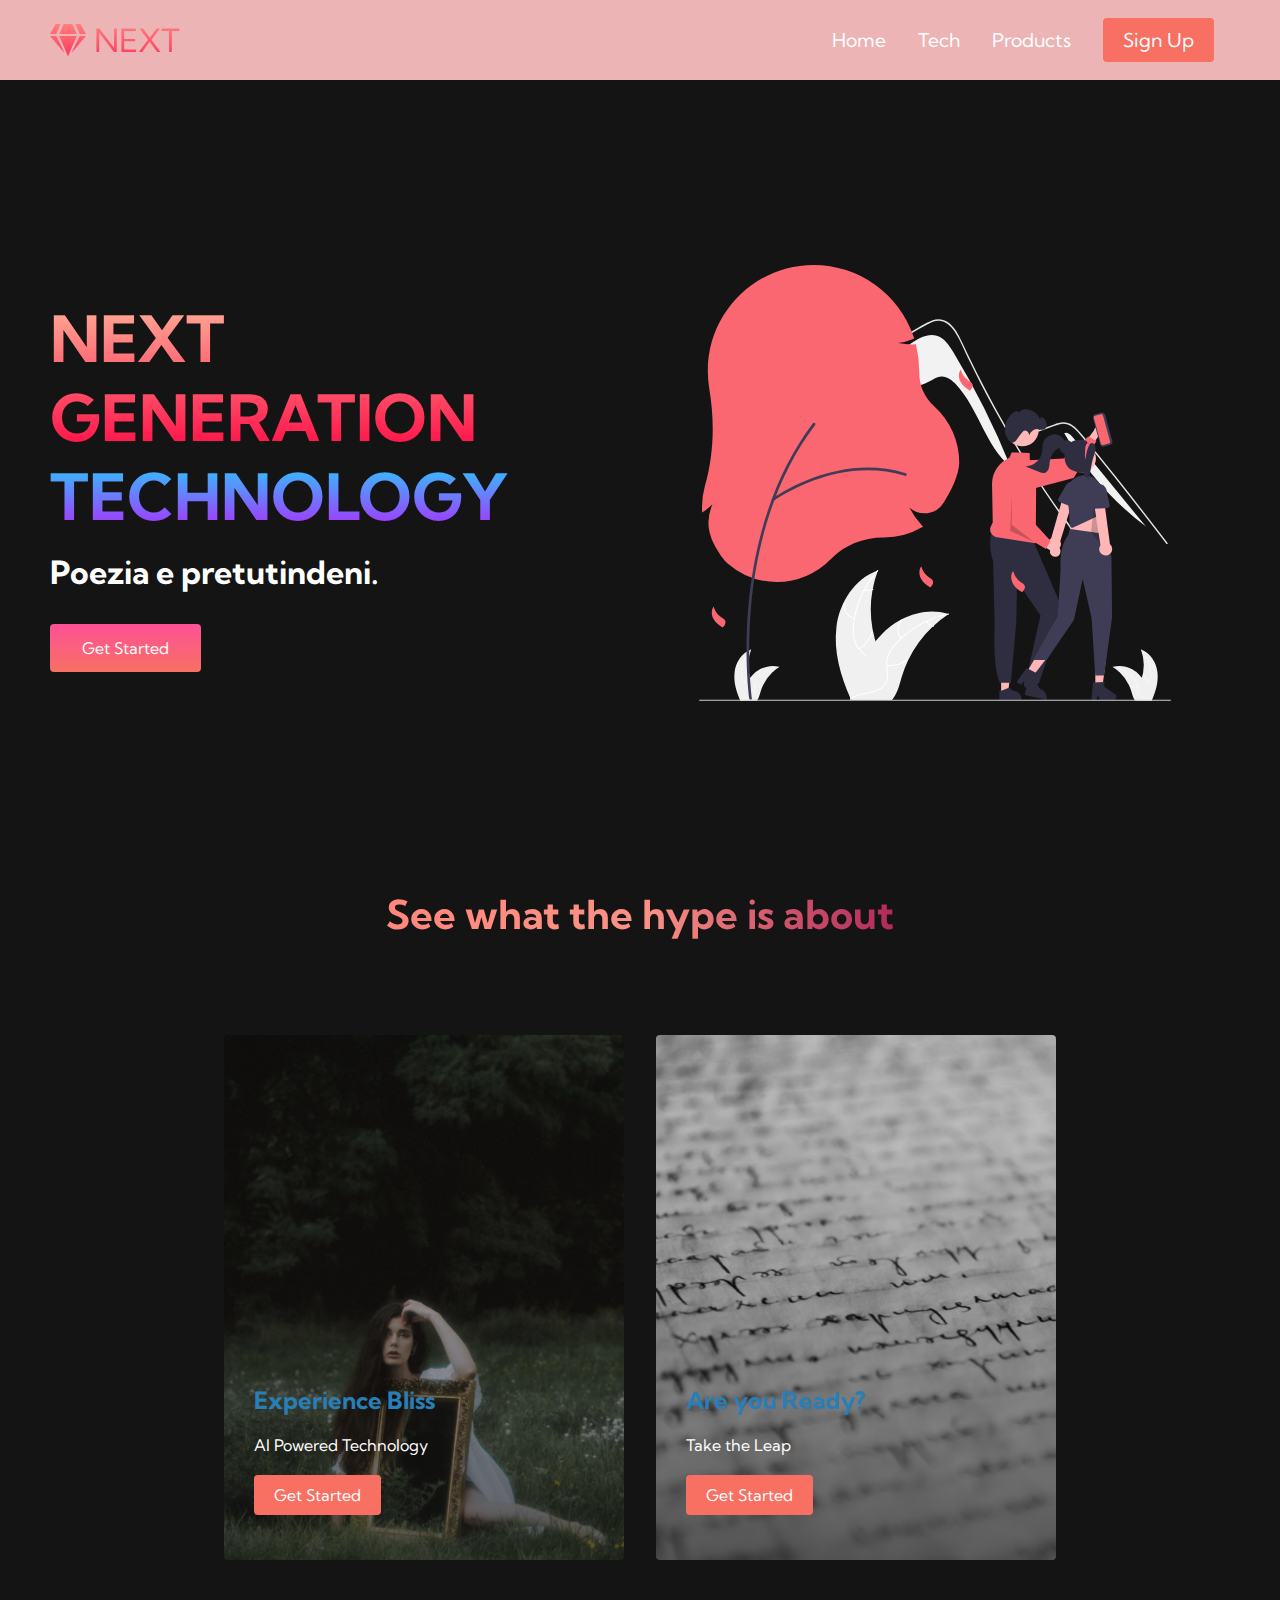
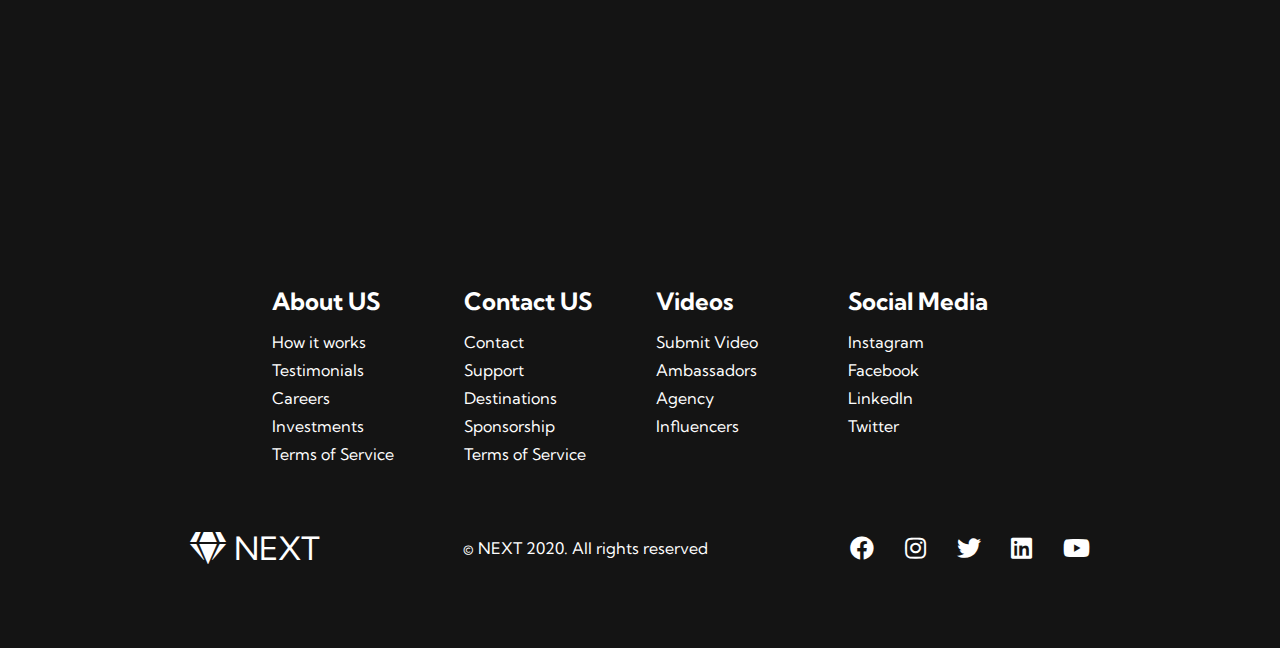
==== index.html @ 6764702a "my first poetry website commit" ====
<!DOCTYPE html>
<html lang="en">
  <head>
    <meta charset="UTF-8" />
    <meta http-equiv="X-UA-Compatible" content="IE=edge" />
    <meta name="viewport" content="width=device-width, initial-scale=1.0" />
    <title>My Poems</title>
    <link rel="stylesheet" href="styles.css" />
    <link
      href="https://cdnjs.cloudflare.com/ajax/libs/font-awesome/5.13.0/css/all.min.css"
      rel="stylesheet"
    />
    <link rel="preconnect" href="https://fonts.googleapis.com" />
    <link rel="preconnect" href="https://fonts.gstatic.com" crossorigin />
    <link
      href="https://fonts.googleapis.com/css2?family=Kumbh+Sans:wght@400;700&display=swap"
      rel="stylesheet"
    />
  </head>
  <body>
    <!-- Navbar Section -->
    <nav class="navbar">
      <div class="navbar__container">
        <a href="/" id="navbar__logo"><i class="fas fa-gem"></i>NEXT</a>
        <div class="navbar__toggle" id="mobile-menu">
          <span class="bar"></span> <span class="bar"></span>
          <span class="bar"></span>
        </div>
        <ul class="navbar__menu">
          <li class="navbar__item">
            <a href="/" class="navbar__links">Home</a>
          </li>
          <li class="navbar__item">
            <a href="/tech.html" class="navbar__links">Tech</a>
          </li>
          <li class="navbar__item">
            <a href="/" class="navbar__links">Products</a>
          </li>
          <li class="navbar__btn"><a href="/" class="button">Sign Up</a></li>
        </ul>
      </div>
    </nav>

    <!-- Hero Section-->
    <div class="main">
      <div class="main__container">
        <div class="main__content">
          <h1>NEXT GENERATION</h1>
          <h2>TECHNOLOGY</h2>
          <p>Poezia e pretutindeni.</p>
          <button class="main__btn"><a href="/">Get Started</a></button>
        </div>
        <div class="main__img--container">
          <img src="images/pic1.svg" alt="pic" id="main__img" />
        </div>
      </div>
    </div>

    <!--Services Section-->
    <div class="services">
      <h1>See what the hype is about</h1>
      <div class="services__container">
        <div class="services__card">
          <h2>Experience Bliss</h2>
          <p>AI Powered Technology</p>
          <button>Get Started</button>
        </div>
        <div class="services__card">
          <h2>Are you Ready?</h2>
          <p>Take the Leap</p>
          <button>Get Started</button>
        </div>
      </div>
    </div>

    <!-- Footer Section -->
    <div class="footer__container">
      <div class="footer__links">
        <div class="footer__link--wrapper">
          <div class="footer__link--items">
            <h2>About US</h2>
            <a href="/">How it works</a>
            <a href="/">Testimonials</a>
            <a href="/">Careers</a>
            <a href="/">Investments</a>
            <a href="/">Terms of Service</a>
          </div>
          <div class="footer__link--items">
            <h2>Contact US</h2>
            <a href="/">Contact</a>
            <a href="/">Support</a>
            <a href="/">Destinations</a>
            <a href="/">Sponsorship</a>
            <a href="/">Terms of Service</a>
          </div>
        </div>
        <div class="footer__link--wrapper">
          <div class="footer__link--items">
            <h2>Videos</h2>
            <a href="/">Submit Video</a>
            <a href="/">Ambassadors</a>
            <a href="/">Agency</a>
            <a href="/">Influencers</a>
          </div>
          <div class="footer__link--items">
            <h2>Social Media</h2>
            <a href="/">Instagram</a>
            <a href="/">Facebook</a>
            <a href="/">LinkedIn</a>
            <a href="/">Twitter</a>
          </div>
        </div>
      </div>
      <div class="social__media">
        <div class="social__media--wrap">
          <div class="footer__logo">
            <a href="/" id="footer__logo"><i class="fas fa-gem"></i>NEXT</a>
          </div>
          <p class="website__rights">© NEXT 2020. All rights reserved</p>
          <div class="social__icons">
            <a href="/" class="social__icon--link" target="_blank">
              <i class="fab fa-facebook"></i>
            </a>
            <a href="/" class="social__icon--link" target="_blank">
              <i class="fab fa-instagram"></i>
            </a>
            <a href="/" class="social__icon--link" target="_blank">
              <i class="fab fa-twitter"></i>
            </a>
            <a href="/" class="social__icon--link" target="_blank">
              <i class="fab fa-linkedin"></i>
            </a>
            <a href="/" class="social__icon--link" target="_blank">
              <i class="fab fa-youtube"></i>
            </a>
          </div>
        </div>
      </div>
    </div>
    <script src="app.js"></script>
  </body>
</html>
---- styles.css ----
h1 {
  color: rgb(56, 187, 52);
}
h2 {
  color: rgb(42, 126, 182);
}

* {
  box-sizing: border-box;
  margin: 0;
  padding: 0;
  font-family: "Kumbh Sans", sans-serif;
}

.navbar {
  background: #ecb4b4;
  height: 80px;
  display: flex;
  justify-content: center;
  align-items: center;
  font-size: 1.2rem;
  position: sticky;
  top: 0;
  z-index: 999;
}

.navbar__container {
  display: flex;
  justify-content: space-between;
  height: 80px;
  z-index: 1;
  width: 100%;
  max-width: 1300px;
  margin: 0 auto;
  padding: 0 50px;
}

#navbar__logo {
  background-color: #ff8177;
  background-image: linear-gradient(to top, #ff0844 0%, #ffb199 100%);
  background-size: 100%;
  -webkit-background-clip: text;
  -moz-background-clip: text;
  -webkit-text-fill-color: transparent;
  -moz-text-fill-color: transparent;
  display: flex;
  align-items: center;
  cursor: pointer;
  text-decoration: none;
  font-size: 2rem;
}

.fa-gem {
  margin-right: 0.5rem;
}

.navbar__menu {
  display: flex;
  align-items: center;
  list-style: none;
  text-align: center;
}

.navbar__item {
  height: 80px;
}

.navbar__links {
  color: #fff;
  display: flex;
  align-items: center;
  justify-content: center;
  text-decoration: none;
  padding: 0 1rem;
  height: 100%;
}

.navbar__btn {
  display: flex;
  justify-content: center;
  align-items: center;
  padding: 0 1rem;
  width: 100%;
}

.button {
  display: flex;
  justify-content: center;
  align-items: center;
  text-decoration: none;
  padding: 10px 20px;
  height: 100%;
  width: 100%;
  border: none;
  outline: none;
  border-radius: 4px;
  background: #f77062;
  color: #fff;
}

.button:hover {
  background: #4837ff;
  transition: all 0.3s ease;
}

.navbar__links:hover {
  color: #f77062;
  transition: all 0.3s ease;
}

@media screen and (max-width: 960px) {
  .navbar__container {
    display: flex;
    justify-content: space-between;
    height: 80px;
    z-index: 1;
    width: 100%;
    max-width: 1300px;
    padding: 0;
  }

  .navbar__menu {
    display: grid;
    grid-template-columns: auto;
    margin: 0;
    width: 100%;
    position: absolute;
    top: -1000px;
    opacity: 0;
    transition: all 0.5s ease;
    height: 50vh;
    z-index: -1;
    background: #131313;
  }

  .navbar__menu.active {
    background: #131313;
    top: 100%;
    opacity: 1;
    transition: all 0.5s ease;
    z-index: 99;
    height: 50vh;
    font-size: 1.6rem;
  }

  #navbar__logo {
    padding-left: 25px;
  }

  .navbar__toggle .bar {
    width: 25px;
    height: 3px;
    margin: 5px auto;
    transition: all 0.3s ease-in-out;
    background: #fff;
  }

  .navbar__item {
    width: 100%;
  }

  .navbar__links {
    text-align: center;
    padding: 2rem;
    width: 100%;
    display: table;
  }

  #mobile-menu {
    position: absolute;
    top: 20%;
    right: 5%;
    transform: translate(5%, 20%);
  }

  .navbar__btn {
    padding-bottom: 2rem;
  }

  .button {
    display: flex;
    justify-content: center;
    align-items: center;
    width: 80%;
    height: 80px;
    margin: 0;
  }

  .navbar__toggle .bar {
    display: block;
    cursor: pointer;
  }

  #mobile-menu.is-active .bar:nth-child(2) {
    opacity: 0;
  }

  #mobile-menu.is-active .bar:nth-child(1) {
    transform: translateY(8px) rotate(45deg);
  }

  #mobile-menu.is-active .bar:nth-child(3) {
    transform: translateY(-8px) rotate(-45deg);
  }
}

/*Hero Section CSS */

.main {
  background-color: #141414;
}

.main__container {
  display: grid;
  grid-template-columns: 1fr 1fr;
  align-items: center;
  justify-self: center;
  margin: 0 auto;
  height: 90vh;
  background-color: #141414;
  z-index: 1;
  width: 100%;
  max-width: 1300px;
  padding: 0 50px;
}

.main__content h1 {
  font-size: 4rem;
  background-color: #ff8177;
  background-image: linear-gradient(to top, #ff0844 0%, #ffb199 100%);
  background-size: 100%;
  -webkit-background-clip: text;
  -moz-background-clip: text;
  -webkit-text-fill-color: transparent;
  -moz-text-fill-color: transparent;
}

.main__content h2 {
  font-size: 4rem;
  background-color: #ff8177;
  background-image: linear-gradient(to top, #b721ff 0%, #21d4fd 100%);
  background-size: 100%;
  -webkit-background-clip: text;
  -moz-background-clip: text;
  -webkit-text-fill-color: transparent;
  -moz-text-fill-color: transparent;
}

.main__content p {
  margin-top: 1rem;
  font-size: 2rem;
  font-weight: 700;
  color: #fff;
}

.main__btn {
  font-size: 1rem;
  background-image: linear-gradient(to top, #f77062 0%, #fe5196 100%);
  padding: 14px 32px;
  border: none;
  border-radius: 4px;
  color: #fff;
  margin-top: 2rem;
  cursor: pointer;
  position: relative;
  transition: all 0.35s;
  outline: none;
}

.main__btn a {
  position: relative;
  z-index: 2;
  color: #fff;
  text-decoration: none;
}

.main__btn:after {
  position: absolute;
  content: "";
  top: 0;
  left: 0;
  width: 0;
  height: 100%;
  background: #4837ff;
  transition: all 0.35s;
  border-radius: 4px;
}

.main__btn:hover {
  color: #fff;
}

.main__btn:hover:after {
  width: 100%;
}

.main__img--container {
  text-align: center;
}

#main__img {
  height: 80%;
  width: 80%;
}

/*Mobile Responsive */

@media screen and (max-width: 768px) {
  .main__container {
    display: grid;
    grid-template-columns: auto;
    align-items: center;
    justify-self: center;
    width: 100%;
    margin: 0 auto;
    height: 90vh;
  }

  .main__content {
    text-align: center;
    margin-bottom: 4rem;
  }

  .main__content h1 {
    font-size: 2.5rem;
    margin-top: 2rem;
  }

  .main__content h2 {
    font-size: 3rem;
  }

  .main__content p {
    margin-top: 1rem;
    font-size: 1.5rem;
  }
}

@media screen and (max-width: 480px) {
  .main__content h1 {
    font-size: 2rem;
    margin-top: 3rem;
  }

  .main__content h2 {
    font-size: 2rem;
  }

  .main__content p {
    margin-top: 2rem;
    font-size: 1.5rem;
  }

  .main__btn {
    padding: 12px 36px;
    margin: 2.5rem 0;
  }
}

/* Services CSS */
.services {
  background: #141414;
  display: flex;
  flex-direction: column;
  align-items: center;
  height: 100vh;
}

.services h1 {
  background-color: #ff8177;
  background-image: linear-gradient(
    to right,
    #ff8177 0%,
    #ff867a 0%,
    #ff8c7f 21%,
    #f99185 52%,
    #cf556c 78%,
    #b12a5b 100%
  );
  background-size: 100%;
  margin-bottom: 5rem;
  font-size: 2.5rem;
  -webkit-background-clip: text;
  -moz-background-clip: text;
  -webkit-text-fill-color: transparent;
  -moz-text-fill-color: transparent;
}

.services__container {
  display: flex;
  justify-content: center;
  flex-wrap: wrap;
}

.services__card {
  margin: 1rem;
  height: 525px;
  width: 400px;
  border-radius: 4px;
  background-image: linear-gradient(
      to bottom,
      rgba(0, 0, 0, 0) 0%,
      rgba(17, 17, 17, 0.6) 100%
    ),
    url(/images/pic3.jpg);
  background-size: cover;
  position: relative;
  color: #fff;
}

.services__card:nth-child(2) {
  background-image: linear-gradient(
      to bottom,
      rgba(0, 0, 0, 0) 0%,
      rgba(17, 17, 17, 0.6) 100%
    ),
    url(/images/pic4.jpg);
}

.services h2 {
  position: absolute;
  top: 350px;
  left: 30px;
}

.services__card p {
  position: absolute;
  top: 400px;
  left: 30px;
}

.services__card button {
  color: #fff;
  padding: 10px 20px;
  border: none;
  outline: none;
  border-radius: 4px;
  background: #f77062;
  position: absolute;
  top: 440px;
  left: 30px;
  font-size: 1rem;
  cursor: pointer;
}

.services__card:hover {
  transform: scale(1.075);
  transition: 0.2s ease-in;
  cursor: pointer;
}

@media screen and (max-width: 960px) {
  .services {
    height: 1600px;
  }

  .services h1 {
    font-size: 2rem;
    margin-top: 12rem;
  }
}

@media screen and (max-width: 480px) {
  .services {
    height: 1400px;
  }
  .services h1 {
    font-size: 1.2rem;
  }
  .services__card {
    width: 300px;
  }
}

/*Footer CSS*/
.footer__container {
  background-color: #141414;
  padding: 5rem 0;
  display: flex;
  flex-direction: column;
  justify-content: center;
  align-items: center;
}

#footer__logo {
  color: #fff;
  display: flex;
  align-items: center;
  cursor: pointer;
  text-decoration: none;
  font-size: 2rem;
}

.footer__links {
  width: 100%;
  max-width: 1000px;
  display: flex;
  justify-content: center;
}

.footer__link--wrapper {
  display: flex;
}

.footer__link--items {
  display: flex;
  flex-direction: column;
  align-items: flex-start;
  margin: 16px;
  text-align: left;
  width: 160px;
  box-sizing: border-box;
}

.footer__link--items h2 {
  margin-bottom: 16px;
}

.footer__link--items > h2 {
  color: #fff;
}

.footer__link--items a {
  color: #fff;
  text-decoration: none;
  margin-bottom: 0.5rem;
}

.footer__link--items a:hover {
  color: #e9e9e9;
  transition: 0.3s ease-out;
}

/*Social Icons */

.social__icon--link {
  color: #fff;
  font-size: 24px;
}

.social__media {
  max-width: 1000px;
  width: 100%;
}

.social__media--wrap {
  display: flex;
  justify-content: space-between;
  align-items: center;
  width: 90%;
  max-width: 1000px;
  margin: 40px auto 0 auto;
}

.social__icons {
  display: flex;
  justify-content: space-between;
  align-items: center;
  width: 240px;
}

.social__logo {
  color: #fff;
  justify-self: flex-start;
  margin-left: 20px;
  cursor: pointer;
  text-decoration: none;
  font-size: 2rem;
  display: flex;
  align-items: center;
  margin-bottom: 16px;
}

.website__rights {
  color: #fff;
}

@media screen and (max-width: 820px) {
  .footer__links {
    padding-top: 2rem;
  }

  #footer__logo {
    margin-bottom: 2rem;
  }

  .website__rights {
    margin-bottom: 2rem;
  }

  .footer__link--wrapper {
    flex-direction: column;
  }

  .social__media--wrap {
    flex-direction: column;
  }
}

@media screen and (max-width: 480px) {
  .footer__link--items {
    margin: 0;
    padding: 10px;
    width: 100%;
  }
}
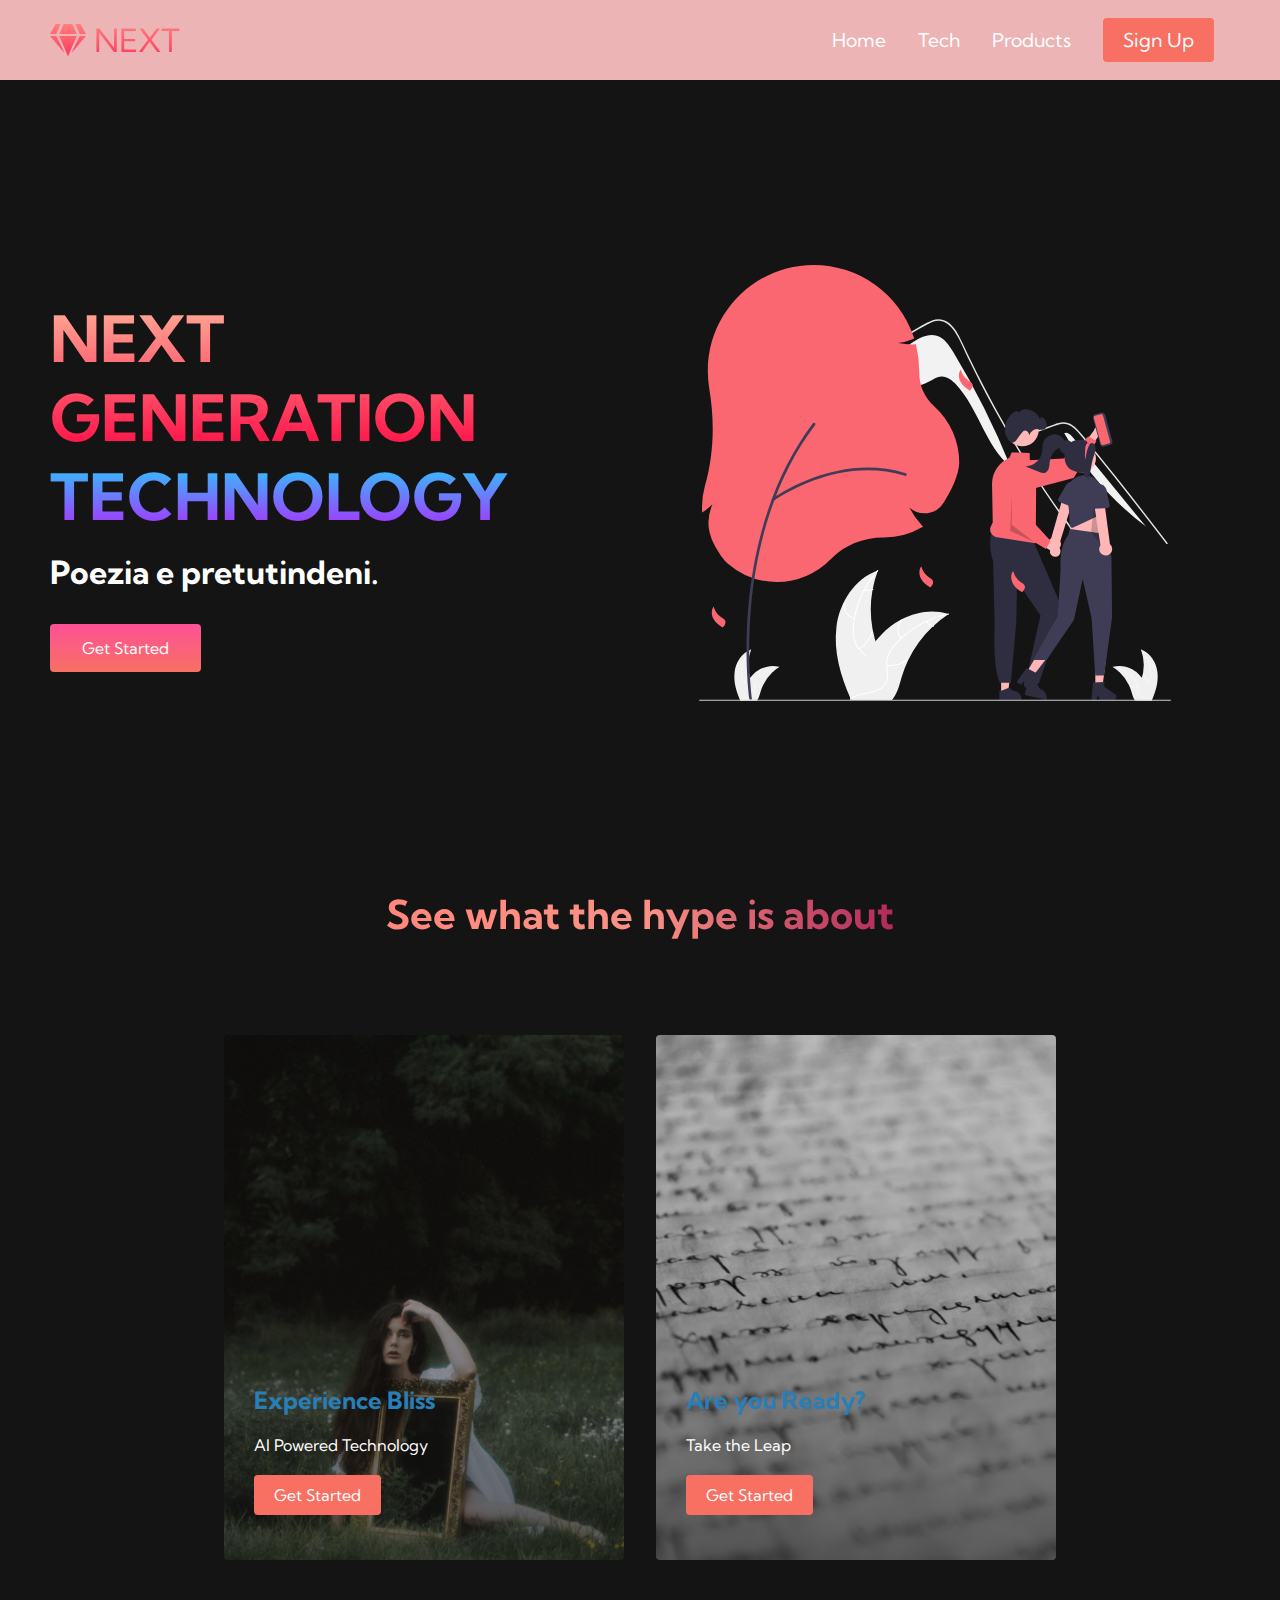
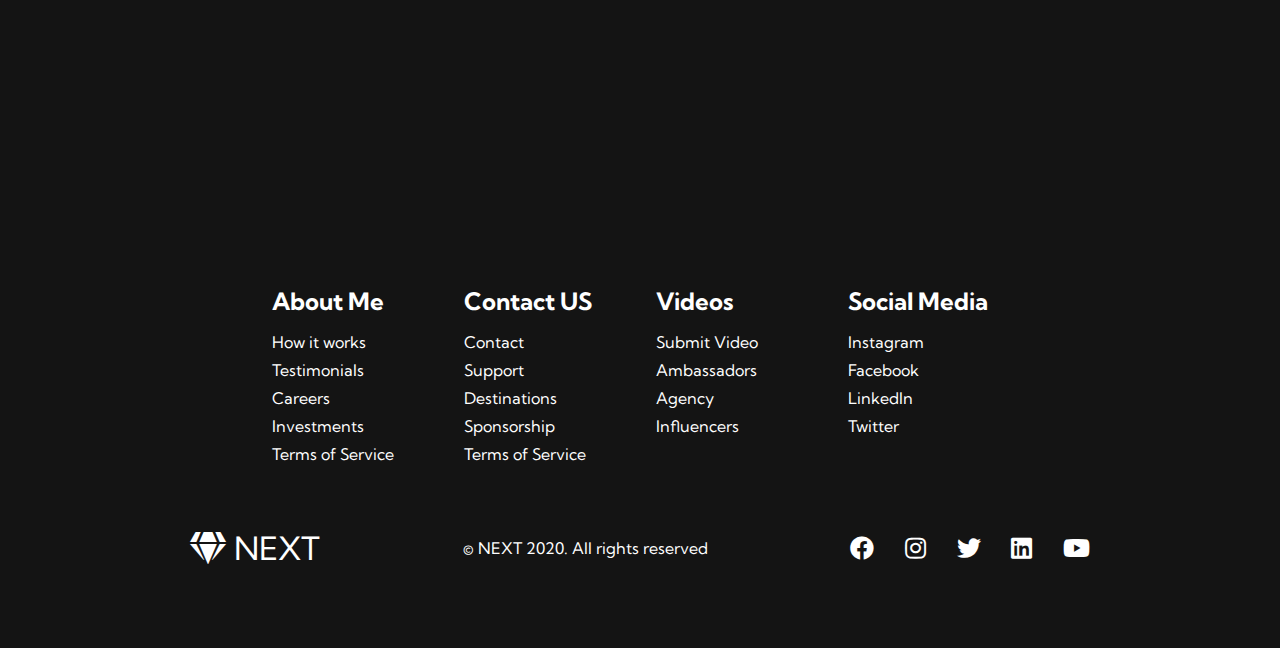
==== commit e8174f80: "updated about me section" ====
--- a/index.html
+++ b/index.html
@@ -1,142 +1,142 @@
-<!DOCTYPE html>
-<html lang="en">
-  <head>
-    <meta charset="UTF-8" />
-    <meta http-equiv="X-UA-Compatible" content="IE=edge" />
-    <meta name="viewport" content="width=device-width, initial-scale=1.0" />
-    <title>My Poems</title>
-    <link rel="stylesheet" href="styles.css" />
-    <link
-      href="https://cdnjs.cloudflare.com/ajax/libs/font-awesome/5.13.0/css/all.min.css"
-      rel="stylesheet"
-    />
-    <link rel="preconnect" href="https://fonts.googleapis.com" />
-    <link rel="preconnect" href="https://fonts.gstatic.com" crossorigin />
-    <link
-      href="https://fonts.googleapis.com/css2?family=Kumbh+Sans:wght@400;700&display=swap"
-      rel="stylesheet"
-    />
-  </head>
-  <body>
-    <!-- Navbar Section -->
-    <nav class="navbar">
-      <div class="navbar__container">
-        <a href="/" id="navbar__logo"><i class="fas fa-gem"></i>NEXT</a>
-        <div class="navbar__toggle" id="mobile-menu">
-          <span class="bar"></span> <span class="bar"></span>
-          <span class="bar"></span>
-        </div>
-        <ul class="navbar__menu">
-          <li class="navbar__item">
-            <a href="/" class="navbar__links">Home</a>
-          </li>
-          <li class="navbar__item">
-            <a href="/tech.html" class="navbar__links">Tech</a>
-          </li>
-          <li class="navbar__item">
-            <a href="/" class="navbar__links">Products</a>
-          </li>
-          <li class="navbar__btn"><a href="/" class="button">Sign Up</a></li>
-        </ul>
-      </div>
-    </nav>
-
-    <!-- Hero Section-->
-    <div class="main">
-      <div class="main__container">
-        <div class="main__content">
-          <h1>NEXT GENERATION</h1>
-          <h2>TECHNOLOGY</h2>
-          <p>Poezia e pretutindeni.</p>
-          <button class="main__btn"><a href="/">Get Started</a></button>
-        </div>
-        <div class="main__img--container">
-          <img src="images/pic1.svg" alt="pic" id="main__img" />
-        </div>
-      </div>
-    </div>
-
-    <!--Services Section-->
-    <div class="services">
-      <h1>See what the hype is about</h1>
-      <div class="services__container">
-        <div class="services__card">
-          <h2>Experience Bliss</h2>
-          <p>AI Powered Technology</p>
-          <button>Get Started</button>
-        </div>
-        <div class="services__card">
-          <h2>Are you Ready?</h2>
-          <p>Take the Leap</p>
-          <button>Get Started</button>
-        </div>
-      </div>
-    </div>
-
-    <!-- Footer Section -->
-    <div class="footer__container">
-      <div class="footer__links">
-        <div class="footer__link--wrapper">
-          <div class="footer__link--items">
-            <h2>About US</h2>
-            <a href="/">How it works</a>
-            <a href="/">Testimonials</a>
-            <a href="/">Careers</a>
-            <a href="/">Investments</a>
-            <a href="/">Terms of Service</a>
-          </div>
-          <div class="footer__link--items">
-            <h2>Contact US</h2>
-            <a href="/">Contact</a>
-            <a href="/">Support</a>
-            <a href="/">Destinations</a>
-            <a href="/">Sponsorship</a>
-            <a href="/">Terms of Service</a>
-          </div>
-        </div>
-        <div class="footer__link--wrapper">
-          <div class="footer__link--items">
-            <h2>Videos</h2>
-            <a href="/">Submit Video</a>
-            <a href="/">Ambassadors</a>
-            <a href="/">Agency</a>
-            <a href="/">Influencers</a>
-          </div>
-          <div class="footer__link--items">
-            <h2>Social Media</h2>
-            <a href="/">Instagram</a>
-            <a href="/">Facebook</a>
-            <a href="/">LinkedIn</a>
-            <a href="/">Twitter</a>
-          </div>
-        </div>
-      </div>
-      <div class="social__media">
-        <div class="social__media--wrap">
-          <div class="footer__logo">
-            <a href="/" id="footer__logo"><i class="fas fa-gem"></i>NEXT</a>
-          </div>
-          <p class="website__rights">© NEXT 2020. All rights reserved</p>
-          <div class="social__icons">
-            <a href="/" class="social__icon--link" target="_blank">
-              <i class="fab fa-facebook"></i>
-            </a>
-            <a href="/" class="social__icon--link" target="_blank">
-              <i class="fab fa-instagram"></i>
-            </a>
-            <a href="/" class="social__icon--link" target="_blank">
-              <i class="fab fa-twitter"></i>
-            </a>
-            <a href="/" class="social__icon--link" target="_blank">
-              <i class="fab fa-linkedin"></i>
-            </a>
-            <a href="/" class="social__icon--link" target="_blank">
-              <i class="fab fa-youtube"></i>
-            </a>
-          </div>
-        </div>
-      </div>
-    </div>
-    <script src="app.js"></script>
-  </body>
-</html>
+<!DOCTYPE html>
+<html lang="en">
+  <head>
+    <meta charset="UTF-8" />
+    <meta http-equiv="X-UA-Compatible" content="IE=edge" />
+    <meta name="viewport" content="width=device-width, initial-scale=1.0" />
+    <title>My Poems</title>
+    <link rel="stylesheet" href="styles.css" />
+    <link
+      href="https://cdnjs.cloudflare.com/ajax/libs/font-awesome/5.13.0/css/all.min.css"
+      rel="stylesheet"
+    />
+    <link rel="preconnect" href="https://fonts.googleapis.com" />
+    <link rel="preconnect" href="https://fonts.gstatic.com" crossorigin />
+    <link
+      href="https://fonts.googleapis.com/css2?family=Kumbh+Sans:wght@400;700&display=swap"
+      rel="stylesheet"
+    />
+  </head>
+  <body>
+    <!-- Navbar Section -->
+    <nav class="navbar">
+      <div class="navbar__container">
+        <a href="/" id="navbar__logo"><i class="fas fa-gem"></i>NEXT</a>
+        <div class="navbar__toggle" id="mobile-menu">
+          <span class="bar"></span> <span class="bar"></span>
+          <span class="bar"></span>
+        </div>
+        <ul class="navbar__menu">
+          <li class="navbar__item">
+            <a href="/" class="navbar__links">Home</a>
+          </li>
+          <li class="navbar__item">
+            <a href="/tech.html" class="navbar__links">Tech</a>
+          </li>
+          <li class="navbar__item">
+            <a href="/" class="navbar__links">Products</a>
+          </li>
+          <li class="navbar__btn"><a href="/" class="button">Sign Up</a></li>
+        </ul>
+      </div>
+    </nav>
+
+    <!-- Hero Section-->
+    <div class="main">
+      <div class="main__container">
+        <div class="main__content">
+          <h1>NEXT GENERATION</h1>
+          <h2>TECHNOLOGY</h2>
+          <p>Poezia e pretutindeni.</p>
+          <button class="main__btn"><a href="/">Get Started</a></button>
+        </div>
+        <div class="main__img--container">
+          <img src="images/pic1.svg" alt="pic" id="main__img" />
+        </div>
+      </div>
+    </div>
+
+    <!--Services Section-->
+    <div class="services">
+      <h1>See what the hype is about</h1>
+      <div class="services__container">
+        <div class="services__card">
+          <h2>Experience Bliss</h2>
+          <p>AI Powered Technology</p>
+          <button>Get Started</button>
+        </div>
+        <div class="services__card">
+          <h2>Are you Ready?</h2>
+          <p>Take the Leap</p>
+          <button>Get Started</button>
+        </div>
+      </div>
+    </div>
+
+    <!-- Footer Section -->
+    <div class="footer__container">
+      <div class="footer__links">
+        <div class="footer__link--wrapper">
+          <div class="footer__link--items">
+            <h2>About Me</h2>
+            <a href="/">How it works</a>
+            <a href="/">Testimonials</a>
+            <a href="/">Careers</a>
+            <a href="/">Investments</a>
+            <a href="/">Terms of Service</a>
+          </div>
+          <div class="footer__link--items">
+            <h2>Contact US</h2>
+            <a href="/">Contact</a>
+            <a href="/">Support</a>
+            <a href="/">Destinations</a>
+            <a href="/">Sponsorship</a>
+            <a href="/">Terms of Service</a>
+          </div>
+        </div>
+        <div class="footer__link--wrapper">
+          <div class="footer__link--items">
+            <h2>Videos</h2>
+            <a href="/">Submit Video</a>
+            <a href="/">Ambassadors</a>
+            <a href="/">Agency</a>
+            <a href="/">Influencers</a>
+          </div>
+          <div class="footer__link--items">
+            <h2>Social Media</h2>
+            <a href="/">Instagram</a>
+            <a href="/">Facebook</a>
+            <a href="/">LinkedIn</a>
+            <a href="/">Twitter</a>
+          </div>
+        </div>
+      </div>
+      <div class="social__media">
+        <div class="social__media--wrap">
+          <div class="footer__logo">
+            <a href="/" id="footer__logo"><i class="fas fa-gem"></i>NEXT</a>
+          </div>
+          <p class="website__rights">© NEXT 2020. All rights reserved</p>
+          <div class="social__icons">
+            <a href="/" class="social__icon--link" target="_blank">
+              <i class="fab fa-facebook"></i>
+            </a>
+            <a href="/" class="social__icon--link" target="_blank">
+              <i class="fab fa-instagram"></i>
+            </a>
+            <a href="/" class="social__icon--link" target="_blank">
+              <i class="fab fa-twitter"></i>
+            </a>
+            <a href="/" class="social__icon--link" target="_blank">
+              <i class="fab fa-linkedin"></i>
+            </a>
+            <a href="/" class="social__icon--link" target="_blank">
+              <i class="fab fa-youtube"></i>
+            </a>
+          </div>
+        </div>
+      </div>
+    </div>
+    <script src="app.js"></script>
+  </body>
+</html>
